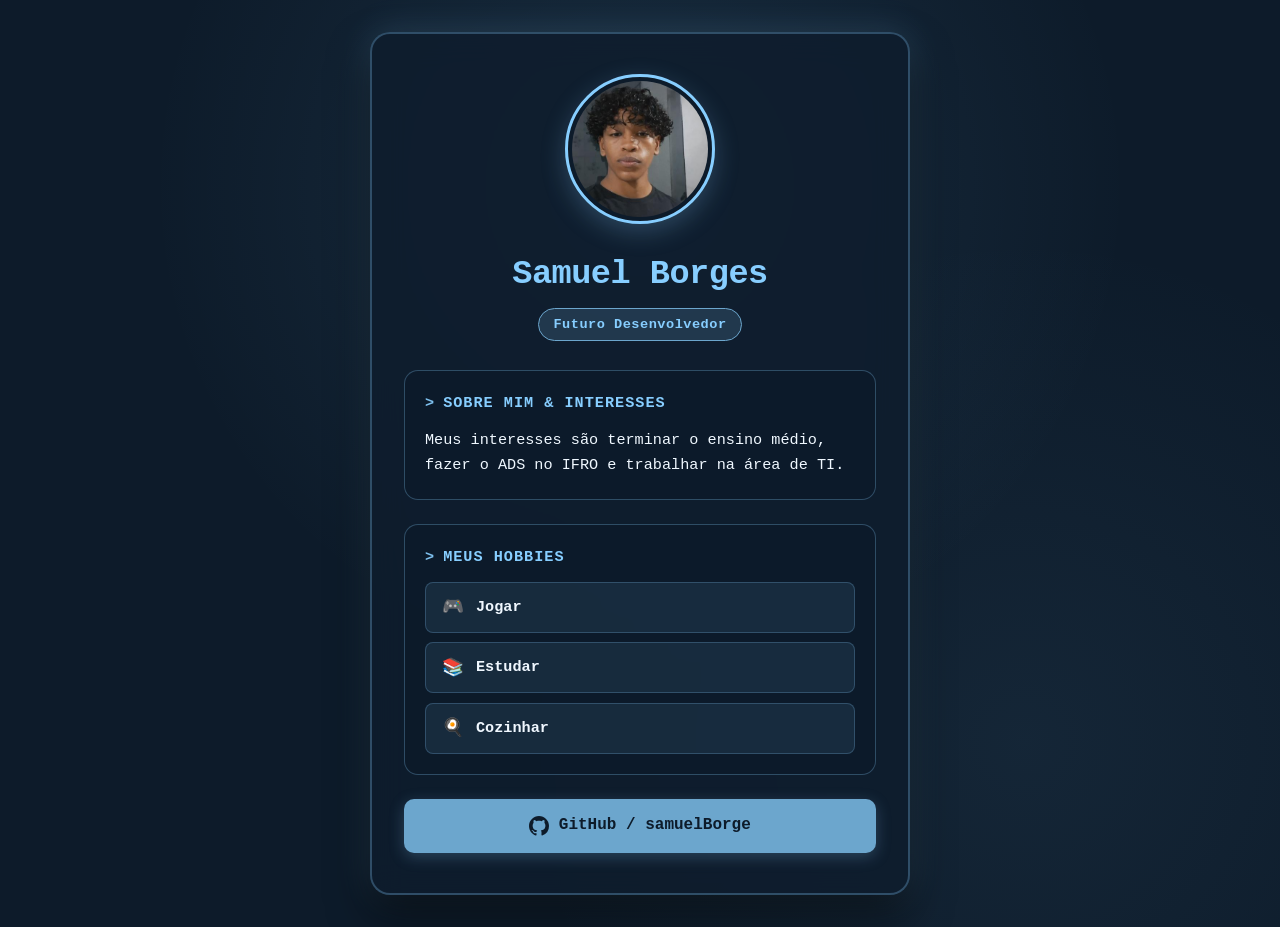
==== exercicio_1/index.html @ 05373f29 "." ====
<!DOCTYPE html>
<html lang="pt-BR">

<head>
    <meta charset="UTF-8">

    <meta name="viewport" content="width=device-width, initial-scale=1.0">

    <meta
        name="description"
        content="Página de apresentação pessoal de Samuel Borges. Interesses em ADS no IFRO, tecnologia e hobbies."
    >

    <title>Samuel Borges | Apresentação Pessoal</title>

    <!-- Arquivo CSS -->
    <link rel="stylesheet" href="apresentação.css">
</head>

<body>

    <!-- CONTAINER PRINCIPAL -->
    <main class="container">

        <!-- FOTO DE PERFIL -->
        <div
            class="profile-wrapper"
            id="profileTrigger"
            title="Clique para ampliar"
        >

            <img
                src="profile.png"
                alt="Foto de perfil de Samuel Borges"
                class="profile-img"
            >

        </div>


        <!-- NOME -->
        <h1>Samuel Borges</h1>


        <!-- BADGE -->
        <span class="badge">
            Futuro Desenvolvedor
        </span>


        <!-- SOBRE MIM -->
        <section class="section">

            <h2 class="section-title">
                Sobre Mim & Interesses
            </h2>

            <p class="interests-text">
                Meus interesses são terminar o ensino médio,
                fazer o ADS no IFRO e trabalhar na área de TI.
            </p>

        </section>


        <!-- HOBBIES -->
        <section class="section">

            <h2 class="section-title">
                Meus Hobbies
            </h2>

            <ul class="hobbies-list">

                <li>
                    <span class="hobby-icon">🎮</span>
                    Jogar
                </li>

                <li>
                    <span class="hobby-icon"> 📚</span>
                    Estudar
                </li>

                <li>
                    <span class="hobby-icon">🍳</span>
                    Cozinhar
                </li>

            </ul>

        </section>


        <!-- BOTÃO DO GITHUB -->
        <a
            href="https://github.com/samuelBorge"
            target="_blank"
            rel="noopener noreferrer"
            class="social-link"
        >

            <!-- ÍCONE DO GITHUB -->
            <svg
                class="github-icon"
                viewBox="0 0 24 24"
            >

                <path d="M12 0C5.37 0 0 5.37 0 12c0 5.31 3.435 9.795 8.205 11.385.6.105.825-.255.825-.57 0-.285-.015-1.23-.015-2.235-3.015.555-3.795-.735-4.035-1.41-.135-.345-.72-1.41-1.23-1.695-.42-.225-1.02-.78-.015-.795.945-.015 1.62.87 1.845 1.23 1.08 1.815 2.805 1.305 3.495.99.105-.78.42-1.305.765-1.605-2.67-.3-5.46-1.335-5.46-5.925 0-1.305.465-2.385 1.23-3.225-.12-.3-.54-1.53.12-3.18 0 0 1.005-.315 3.3 1.23.96-.27 1.98-.405 3-.405s2.04.135 3 .405c2.295-1.56 3.3-1.23 3.3-1.23.66 1.65.24 2.88.12 3.18.765.84 1.23 1.905 1.23 3.225 0 4.605-2.805 5.625-5.475 5.925.435.375.81 1.095.81 2.22 0 1.605-.015 2.895-.015 3.3 0 .315.225.69.825.57A12.02 12.02 0 0024 12c0-6.63-5.37-12-12-12z"/>

            </svg>

            GitHub / samuelBorge

        </a>

    </main>


    <!-- =========================================
         MODAL DA FOTO
    ========================================== -->

    <div
        class="modal"
        id="photoModal"
    >

        <!-- BOTÃO FECHAR -->
        <span
            class="close-modal"
            id="closeBtn"
        >
            &times;
        </span>


        <!-- FOTO AMPLIADA -->
        <img
            class="modal-content"
            src="profile.png"
            alt="Zoom Foto de Perfil"
        >


        <!-- NOME -->
        <p class="modal-caption">
            Samuel Borges
        </p>

    </div>


    <!-- Arquivo JavaScript -->
    <script src="script_apresentação.js"></script>

</body>

</html>
---- exercicio_1/apresentação.css ----
/* =========================================
   VARIÁVEIS
========================================= */

:root {

    --bg-color: #0D1B2A;

    --card-bg: rgba(15, 29, 45, 0.85);

    --color-primary: #87CEFF;

    --color-secondary: #7EC0EE;

    --color-dark-blue: #6CA6CD;

    --text-light: #F0F8FF;

    --border-color: rgba(126, 192, 238, 0.3);

    --accent-glow: rgba(135, 206, 255, 0.2);

    --font-main: 'Courier New', Courier, monospace;
}


/* =========================================
   CONFIGURAÇÕES GERAIS
========================================= */

* {

    margin: 0;

    padding: 0;

    box-sizing: border-box;
}


/* =========================================
   CORPO DA PÁGINA
========================================= */

body {

    background-color: var(--bg-color);

    color: var(--color-secondary);

    font-family: var(--font-main);

    min-height: 100vh;

    display: flex;

    justify-content: center;

    align-items: center;

    padding: 2rem 1rem;

    line-height: 1.6;

    background-image:

        radial-gradient(
            circle at 50% 20%,
            rgba(135, 206, 255, 0.1) 0%,
            transparent 50%
        ),

        radial-gradient(
            circle at 80% 80%,
            rgba(108, 166, 205, 0.08) 0%,
            transparent 40%
        );
}


/* =========================================
   CONTAINER PRINCIPAL
========================================= */

.container {

    width: 100%;

    max-width: 540px;

    background: var(--card-bg);

    backdrop-filter: blur(16px);

    -webkit-backdrop-filter: blur(16px);

    border: 2px solid var(--border-color);

    border-radius: 20px;

    padding: 2.5rem 2rem;

    box-shadow:

        0 20px 40px rgba(0, 0, 0, 0.6),

        0 0 35px var(--accent-glow);

    text-align: center;

    transition:

        transform 0.3s ease,

        box-shadow 0.3s ease;
}


/* Efeito ao passar o mouse */

.container:hover {

    transform: translateY(-4px);

    box-shadow:

        0 25px 50px rgba(0, 0, 0, 0.7),

        0 0 45px rgba(135, 206, 255, 0.3);
}


/* =========================================
   FOTO DE PERFIL
========================================= */

.profile-wrapper {

    position: relative;

    width: 150px;

    height: 150px;

    margin: 0 auto 1.5rem auto;

    cursor: pointer;
}


/* Imagem */

.profile-img {

    width: 100%;

    height: 100%;

    object-fit: cover;

    border-radius: 50%;

    border: 3px solid var(--color-primary);

    padding: 4px;

    background-color: var(--bg-color);

    box-shadow:

        0 8px 25px rgba(108, 166, 205, 0.3);

    transition:

        transform 0.4s ease,

        border-color 0.4s ease,

        box-shadow 0.4s ease;
}


/* Efeito ao passar o mouse */

.profile-wrapper:hover .profile-img {

    transform: scale(1.08) rotate(2deg);

    border-color: var(--text-light);

    box-shadow:

        0 10px 30px rgba(135, 206, 255, 0.5);
}


/* =========================================
   TÍTULO
========================================= */

h1 {

    color: var(--color-primary);

    font-size: 2.1rem;

    font-weight: bold;

    letter-spacing: -0.5px;

    margin-bottom: 0.4rem;
}


/* =========================================
   BADGE
========================================= */

.badge {

    display: inline-block;

    background-color: rgba(108, 166, 205, 0.2);

    color: var(--color-primary);

    border: 1px solid var(--color-dark-blue);

    font-size: 0.85rem;

    font-weight: bold;

    padding: 0.3rem 0.9rem;

    border-radius: 50px;

    margin-bottom: 1.8rem;

    letter-spacing: 0.5px;
}


/* =========================================
   SEÇÕES
========================================= */

.section {

    margin-bottom: 1.5rem;

    text-align: left;

    background: rgba(13, 27, 42, 0.7);

    border: 1px solid var(--border-color);

    border-radius: 14px;

    padding: 1.25rem;
}


/* Título das seções */

.section-title {

    color: var(--color-primary);

    font-size: 0.95rem;

    font-weight: bold;

    text-transform: uppercase;

    letter-spacing: 1px;

    margin-bottom: 0.75rem;

    display: flex;

    align-items: center;

    gap: 0.5rem;
}


/* Símbolo > */

.section-title::before {

    content: '>';

    color: var(--color-secondary);

    font-weight: bold;
}


/* =========================================
   TEXTO
========================================= */

.interests-text {

    color: var(--text-light);

    font-size: 0.95rem;

    line-height: 1.7;
}


/* =========================================
   LISTA DE HOBBIES
========================================= */

.hobbies-list {

    list-style: none;

    display: flex;

    flex-direction: column;

    gap: 0.6rem;
}


/* Itens */

.hobbies-list li {

    background-color: rgba(126, 192, 238, 0.1);

    border: 1px solid rgba(126, 192, 238, 0.25);

    color: var(--text-light);

    padding: 0.65rem 1rem;

    border-radius: 8px;

    font-size: 0.95rem;

    font-weight: bold;

    display: flex;

    align-items: center;

    gap: 0.75rem;

    transition:

        background-color 0.2s ease,

        transform 0.2s ease;
}


/* Efeito nos hobbies */

.hobbies-list li:hover {

    background-color: rgba(135, 206, 255, 0.25);

    transform: translateX(4px);

    border-color: var(--color-primary);
}


/* Ícones */

.hobby-icon {

    font-size: 1.1rem;
}


/* =========================================
   BOTÃO GITHUB
========================================= */

.social-link {

    display: inline-flex;

    align-items: center;

    justify-content: center;

    gap: 0.6rem;

    width: 100%;

    padding: 0.9rem 1.5rem;

    background-color: var(--color-dark-blue);

    color: #0D1B2A;

    font-weight: bold;

    font-size: 1rem;

    font-family: var(--font-main);

    text-decoration: none;

    border-radius: 10px;

    transition: all 0.3s ease;

    box-shadow:

        0 4px 15px rgba(108, 166, 205, 0.3);
}


/* Efeito no botão */

.social-link:hover {

    background-color: var(--color-primary);

    color: #0D1B2A;

    transform: translateY(-2px);

    box-shadow:

        0 6px 20px rgba(135, 206, 255, 0.4);
}


/* Ícone GitHub */

.github-icon {

    width: 20px;

    height: 20px;

    fill: currentColor;
}


/* =========================================
   MODAL
========================================= */

.modal {

    display: flex;

    position: fixed;

    top: 0;

    left: 0;

    width: 100%;

    height: 100%;

    background-color: rgba(13, 27, 42, 0.92);

    backdrop-filter: blur(12px);

    -webkit-backdrop-filter: blur(12px);

    z-index: 1000;

    justify-content: center;

    align-items: center;

    flex-direction: column;

    opacity: 0;

    pointer-events: none;

    transition: opacity 0.3s ease;
}


/* Modal aberto */

.modal.active {

    opacity: 1;

    pointer-events: auto;
}


/* =========================================
   FOTO AMPLIADA
========================================= */

.modal-content {

    max-width: 85vw;

    max-height: 75vh;

    border-radius: 20px;

    border: 4px solid var(--color-primary);

    box-shadow:

        0 0 50px rgba(135, 206, 255, 0.4);

    transform: scale(0.7);

    transition:

        transform 0.3s cubic-bezier(
            0.175,
            0.885,
            0.32,
            1.275
        );

    object-fit: contain;
}


/* Animação */

.modal.active .modal-content {

    transform: scale(1);
}


/* =========================================
   BOTÃO FECHAR
========================================= */

.close-modal {

    position: absolute;

    top: 25px;

    right: 30px;

    color: var(--color-primary);

    font-size: 2.5rem;

    font-weight: bold;

    cursor: pointer;

    transition:

        color 0.2s ease,

        transform 0.2s ease;
}


/* Efeito */

.close-modal:hover {

    color: var(--text-light);

    transform: scale(1.2);
}


/* =========================================
   LEGENDA
========================================= */

.modal-caption {

    margin-top: 1.2rem;

    color: var(--color-primary);

    font-size: 1.1rem;

    font-weight: bold;

    letter-spacing: 1px;
}
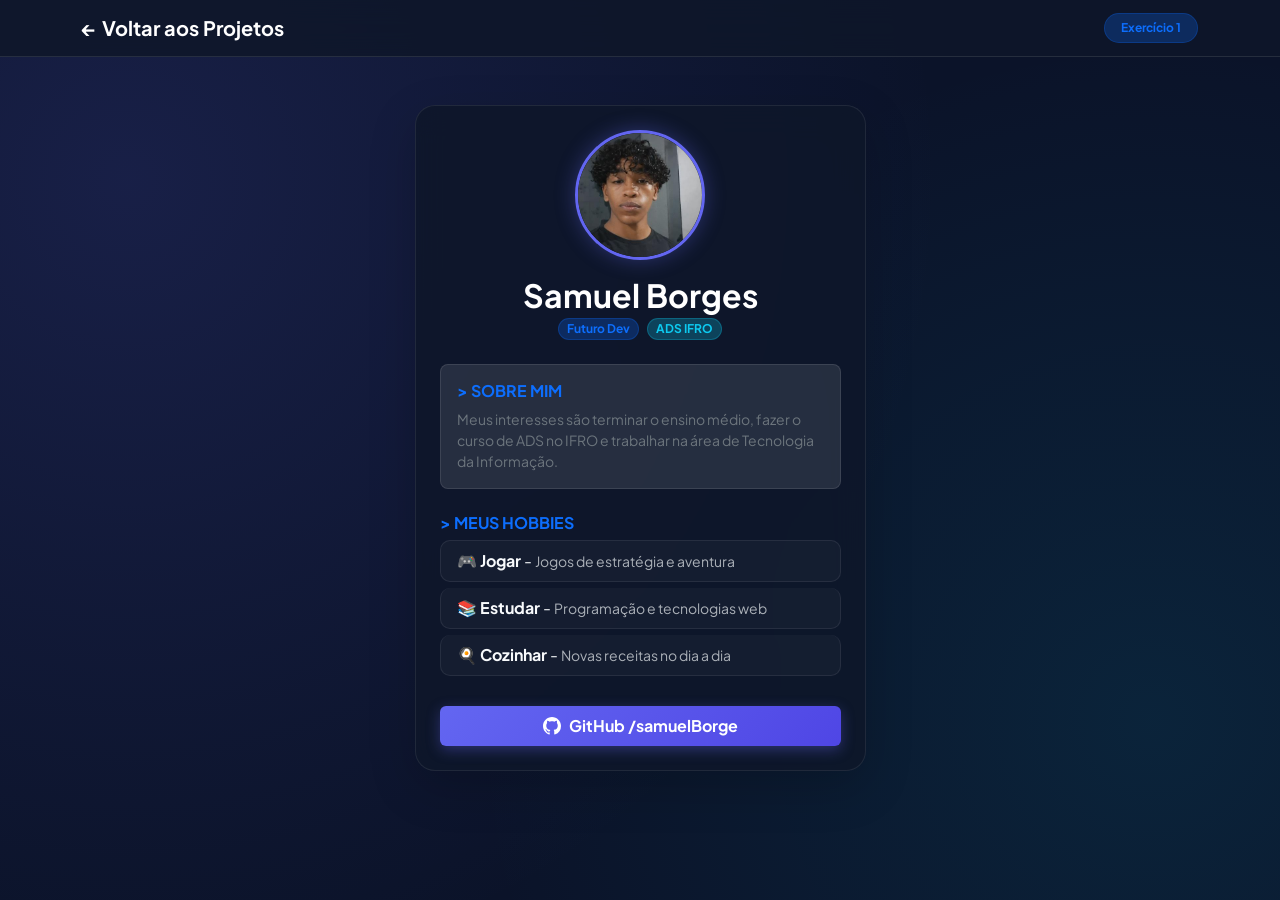
==== commit f3fce95e: "." ====
--- a/exercicio_1/index.html
+++ b/exercicio_1/index.html
@@ -1,159 +1,100 @@
 <!DOCTYPE html>
-<html lang="pt-BR">
-
+<html lang="pt-BR" data-bs-theme="dark">
 <head>
     <meta charset="UTF-8">
+    <meta name="viewport" content="width=device-width, initial-scale=1.0">
+    <title>Apresentação Pessoal | Samuel Borges</title>
 
-    <meta name="viewport" content="width=device-width, initial-scale=1.0">
+    <!-- Google Fonts -->
+    <link rel="preconnect" href="https://fonts.googleapis.com">
+    <link rel="preconnect" href="https://fonts.gstatic.com" crossorigin>
+    <link href="https://fonts.googleapis.com/css2?family=Plus+Jakarta+Sans:wght@400;500;600;700;800&display=swap" rel="stylesheet">
 
-    <meta
-        name="description"
-        content="Página de apresentação pessoal de Samuel Borges. Interesses em ADS no IFRO, tecnologia e hobbies."
-    >
-
-    <title>Samuel Borges | Apresentação Pessoal</title>
-
-    <!-- Arquivo CSS -->
+    <!-- Bootstrap 5 CSS -->
+    <link href="https://cdn.jsdelivr.net/npm/bootstrap@5.3.3/dist/css/bootstrap.min.css" rel="stylesheet">
+    <!-- CSS Tema Dark -->
     <link rel="stylesheet" href="apresentação.css">
 </head>
+<body class="bg-dark-theme text-light">
 
-<body>
+    <!-- NAVBAR (Bootstrap) -->
+    <nav class="navbar navbar-expand-lg navbar-dark custom-navbar border-bottom border-secondary border-opacity-25 sticky-top">
+        <div class="container">
+            <a class="navbar-brand fw-bold d-flex align-items-center gap-2" href="../index.html">
+                <span>&larr; Voltar aos Projetos</span>
+            </a>
+            <span class="badge bg-primary bg-opacity-25 text-primary border border-primary border-opacity-25 px-3 py-2 rounded-pill">
+                Exercício 1
+            </span>
+        </div>
+    </nav>
 
-    <!-- CONTAINER PRINCIPAL -->
-    <main class="container">
+    <!-- CONTAINER PRINCIPAL (Bootstrap) -->
+    <div class="container my-5">
+        <div class="row justify-content-center">
+            <div class="col-md-6 col-lg-5">
 
-        <!-- FOTO DE PERFIL -->
-        <div
-            class="profile-wrapper"
-            id="profileTrigger"
-            title="Clique para ampliar"
-        >
+                <!-- CARD (Bootstrap) -->
+                <div class="card shadow-lg text-center p-4 card-dark">
+                    
+                    <!-- FOTO DE PERFIL COM MODAL -->
+                    <div class="mb-3">
+                        <img src="profile.png" alt="Samuel Borges" id="fotoPerfil" class="rounded-circle foto-perfil" data-bs-toggle="modal" data-bs-target="#modalFoto" title="Clique para ampliar" onerror="this.src='https://ui-avatars.com/api/?name=Samuel+Borges&size=150&background=6366f1&color=fff'">
+                    </div>
 
-            <img
-                src="profile.png"
-                alt="Foto de perfil de Samuel Borges"
-                class="profile-img"
-            >
+                    <h2 class="card-title fw-bold text-white mb-1">Samuel Borges</h2>
+                    <div class="d-flex justify-content-center gap-2 mb-4">
+                        <span class="badge bg-primary bg-opacity-25 text-primary border border-primary border-opacity-25 px-2 py-1 rounded-pill">Futuro Dev</span>
+                        <span class="badge bg-info bg-opacity-25 text-info border border-info border-opacity-25 px-2 py-1 rounded-pill">ADS IFRO</span>
+                    </div>
 
+                    <!-- SOBRE MIM -->
+                    <div class="text-start mb-4 p-3 rounded-3 bg-white bg-opacity-10 border border-white border-opacity-10">
+                        <h6 class="fw-bold text-primary text-uppercase mb-2">&gt; Sobre Mim</h6>
+                        <p class="text-secondary small mb-0">
+                            Meus interesses são terminar o ensino médio, fazer o curso de ADS no IFRO e trabalhar na área de Tecnologia da Informação.
+                        </p>
+                    </div>
+
+                    <!-- HOBBIES -->
+                    <div class="text-start mb-4">
+                        <h6 class="fw-bold text-primary text-uppercase mb-2">&gt; Meus Hobbies</h6>
+                        <ul class="list-group" id="listaHobbies">
+                            <!-- Inseridos via JavaScript -->
+                        </ul>
+                    </div>
+
+                    <!-- BOTÃO GITHUB (Bootstrap Button) -->
+                    <a href="https://github.com/samuelBorge" target="_blank" class="btn btn-primary w-100 py-2 fw-bold d-flex justify-content-center align-items-center gap-2">
+                        <svg viewBox="0 0 24 24" width="18" height="18" fill="currentColor">
+                            <path d="M12 0C5.37 0 0 5.37 0 12c0 5.31 3.435 9.795 8.205 11.385.6.105.825-.255.825-.57 0-.285-.015-1.23-.015-2.235-3.015.555-3.795-.735-4.035-1.41-.135-.345-.72-1.41-1.23-1.695-.42-.225-1.02-.78-.015-.795.945-.015 1.62.87 1.845 1.23 1.08 1.815 2.805 1.305 3.495.99.105-.78.42-1.305.765-1.605-2.67-.3-5.46-1.335-5.46-5.925 0-1.305.465-2.385 1.23-3.225-.12-.3-.54-1.53.12-3.18 0 0 1.005-.315 3.3 1.23.96-.27 1.98-.405 3-.405s2.04.135 3 .405c2.295-1.56 3.3-1.23 3.3-1.23.66 1.65.24 2.88.12 3.18.765.84 1.23 1.905 1.23 3.225 0 4.605-2.805 5.625-5.475 5.925.435.375.81 1.095.81 2.22 0 1.605-.015 2.895-.015 3.3 0 .315.225.69.825.57A12.02 12.02 0 0024 12c0-6.63-5.37-12-12-12z"/>
+                        </svg>
+                        GitHub /samuelBorge
+                    </a>
+
+                </div>
+
+            </div>
         </div>
-
-
-        <!-- NOME -->
-        <h1>Samuel Borges</h1>
-
-
-        <!-- BADGE -->
-        <span class="badge">
-            Futuro Desenvolvedor
-        </span>
-
-
-        <!-- SOBRE MIM -->
-        <section class="section">
-
-            <h2 class="section-title">
-                Sobre Mim & Interesses
-            </h2>
-
-            <p class="interests-text">
-                Meus interesses são terminar o ensino médio,
-                fazer o ADS no IFRO e trabalhar na área de TI.
-            </p>
-
-        </section>
-
-
-        <!-- HOBBIES -->
-        <section class="section">
-
-            <h2 class="section-title">
-                Meus Hobbies
-            </h2>
-
-            <ul class="hobbies-list">
-
-                <li>
-                    <span class="hobby-icon">🎮</span>
-                    Jogar
-                </li>
-
-                <li>
-                    <span class="hobby-icon"> 📚</span>
-                    Estudar
-                </li>
-
-                <li>
-                    <span class="hobby-icon">🍳</span>
-                    Cozinhar
-                </li>
-
-            </ul>
-
-        </section>
-
-
-        <!-- BOTÃO DO GITHUB -->
-        <a
-            href="https://github.com/samuelBorge"
-            target="_blank"
-            rel="noopener noreferrer"
-            class="social-link"
-        >
-
-            <!-- ÍCONE DO GITHUB -->
-            <svg
-                class="github-icon"
-                viewBox="0 0 24 24"
-            >
-
-                <path d="M12 0C5.37 0 0 5.37 0 12c0 5.31 3.435 9.795 8.205 11.385.6.105.825-.255.825-.57 0-.285-.015-1.23-.015-2.235-3.015.555-3.795-.735-4.035-1.41-.135-.345-.72-1.41-1.23-1.695-.42-.225-1.02-.78-.015-.795.945-.015 1.62.87 1.845 1.23 1.08 1.815 2.805 1.305 3.495.99.105-.78.42-1.305.765-1.605-2.67-.3-5.46-1.335-5.46-5.925 0-1.305.465-2.385 1.23-3.225-.12-.3-.54-1.53.12-3.18 0 0 1.005-.315 3.3 1.23.96-.27 1.98-.405 3-.405s2.04.135 3 .405c2.295-1.56 3.3-1.23 3.3-1.23.66 1.65.24 2.88.12 3.18.765.84 1.23 1.905 1.23 3.225 0 4.605-2.805 5.625-5.475 5.925.435.375.81 1.095.81 2.22 0 1.605-.015 2.895-.015 3.3 0 .315.225.69.825.57A12.02 12.02 0 0024 12c0-6.63-5.37-12-12-12z"/>
-
-            </svg>
-
-            GitHub / samuelBorge
-
-        </a>
-
-    </main>
-
-
-    <!-- =========================================
-         MODAL DA FOTO
-    ========================================== -->
-
-    <div
-        class="modal"
-        id="photoModal"
-    >
-
-        <!-- BOTÃO FECHAR -->
-        <span
-            class="close-modal"
-            id="closeBtn"
-        >
-            &times;
-        </span>
-
-
-        <!-- FOTO AMPLIADA -->
-        <img
-            class="modal-content"
-            src="profile.png"
-            alt="Zoom Foto de Perfil"
-        >
-
-
-        <!-- NOME -->
-        <p class="modal-caption">
-            Samuel Borges
-        </p>
-
     </div>
 
+    <!-- MODAL BOOTSTRAP -->
+    <div class="modal fade" id="modalFoto" tabindex="-1" aria-hidden="true">
+        <div class="modal-dialog modal-dialog-centered text-center">
+            <div class="modal-content card-dark p-3 border border-secondary border-opacity-25">
+                <div class="modal-header border-0 pb-0">
+                    <button type="button" class="btn-close btn-close-white" data-bs-dismiss="modal" aria-label="Fechar"></button>
+                </div>
+                <div class="modal-body">
+                    <img src="profile.png" alt="Samuel Borges" class="img-fluid rounded-4 shadow-lg border border-primary border-opacity-50" onerror="this.src='https://ui-avatars.com/api/?name=Samuel+Borges&size=300&background=6366f1&color=fff'">
+                    <h4 class="mt-3 fw-bold text-white">Samuel Borges</h4>
+                </div>
+            </div>
+        </div>
+    </div>
 
-    <!-- Arquivo JavaScript -->
+    <!-- Bootstrap 5 JS -->
+    <script src="https://cdn.jsdelivr.net/npm/bootstrap@5.3.3/dist/js/bootstrap.bundle.min.js"></script>
     <script src="script_apresentação.js"></script>
-
 </body>
-
 </html>
--- a/exercicio_1/apresentação.css
+++ b/exercicio_1/apresentação.css
@@ -1,593 +1,80 @@
-/* =========================================
-   VARIÁVEIS
-========================================= */
+/* =========================================================
+   EXERCÍCIO 1 - APRESENTAÇÃO PESSOAL (TEMA DARK GLASSMORPHISM)
+========================================================= */
 
 :root {
-
-    --bg-color: #0D1B2A;
-
-    --card-bg: rgba(15, 29, 45, 0.85);
-
-    --color-primary: #87CEFF;
-
-    --color-secondary: #7EC0EE;
-
-    --color-dark-blue: #6CA6CD;
-
-    --text-light: #F0F8FF;
-
-    --border-color: rgba(126, 192, 238, 0.3);
-
-    --accent-glow: rgba(135, 206, 255, 0.2);
-
-    --font-main: 'Courier New', Courier, monospace;
+    --bg-main: #0b1329;
+    --card-bg: rgba(15, 23, 42, 0.85);
+    --primary: #6366f1;
+    --primary-hover: #4f46e5;
+    --primary-glow: rgba(99, 102, 241, 0.35);
+    --border-color: rgba(255, 255, 255, 0.08);
+    --font-main: 'Plus Jakarta Sans', system-ui, sans-serif;
 }
 
-
-/* =========================================
-   CONFIGURAÇÕES GERAIS
-========================================= */
-
-* {
-
-    margin: 0;
-
-    padding: 0;
-
-    box-sizing: border-box;
+body.bg-dark-theme {
+    background-color: var(--bg-main);
+    font-family: var(--font-main);
+    min-height: 100vh;
+    background-image: 
+        radial-gradient(circle at 10% 20%, rgba(99, 102, 241, 0.15) 0%, transparent 60%),
+        radial-gradient(circle at 90% 80%, rgba(6, 182, 212, 0.1) 0%, transparent 50%);
+    background-attachment: fixed;
 }
 
-
-/* =========================================
-   CORPO DA PÁGINA
-========================================= */
-
-body {
-
-    background-color: var(--bg-color);
-
-    color: var(--color-secondary);
-
-    font-family: var(--font-main);
-
-    min-height: 100vh;
-
-    display: flex;
-
-    justify-content: center;
-
-    align-items: center;
-
-    padding: 2rem 1rem;
-
-    line-height: 1.6;
-
-    background-image:
-
-        radial-gradient(
-            circle at 50% 20%,
-            rgba(135, 206, 255, 0.1) 0%,
-            transparent 50%
-        ),
-
-        radial-gradient(
-            circle at 80% 80%,
-            rgba(108, 166, 205, 0.08) 0%,
-            transparent 40%
-        );
+.custom-navbar {
+    background: rgba(15, 23, 42, 0.85) !important;
+    backdrop-filter: blur(16px);
+    -webkit-backdrop-filter: blur(16px);
 }
 
-
-/* =========================================
-   CONTAINER PRINCIPAL
-========================================= */
-
-.container {
-
-    width: 100%;
-
-    max-width: 540px;
-
+.card-dark {
     background: var(--card-bg);
-
+    border: 1px solid var(--border-color);
+    border-radius: 20px;
     backdrop-filter: blur(16px);
-
     -webkit-backdrop-filter: blur(16px);
-
-    border: 2px solid var(--border-color);
-
-    border-radius: 20px;
-
-    padding: 2.5rem 2rem;
-
-    box-shadow:
-
-        0 20px 40px rgba(0, 0, 0, 0.6),
-
-        0 0 35px var(--accent-glow);
-
-    text-align: center;
-
-    transition:
-
-        transform 0.3s ease,
-
-        box-shadow 0.3s ease;
+    box-shadow: 0 15px 35px rgba(0, 0, 0, 0.4);
 }
 
-
-/* Efeito ao passar o mouse */
-
-.container:hover {
-
-    transform: translateY(-4px);
-
-    box-shadow:
-
-        0 25px 50px rgba(0, 0, 0, 0.7),
-
-        0 0 45px rgba(135, 206, 255, 0.3);
+/* Foto de Perfil */
+.foto-perfil {
+    width: 130px;
+    height: 130px;
+    object-fit: cover;
+    border: 3px solid var(--primary);
+    box-shadow: 0 0 20px var(--primary-glow);
+    cursor: pointer;
+    transition: transform 0.25s ease;
 }
 
-
-/* =========================================
-   FOTO DE PERFIL
-========================================= */
-
-.profile-wrapper {
-
-    position: relative;
-
-    width: 150px;
-
-    height: 150px;
-
-    margin: 0 auto 1.5rem auto;
-
-    cursor: pointer;
+.foto-perfil:hover {
+    transform: scale(1.06);
 }
 
-
-/* Imagem */
-
-.profile-img {
-
-    width: 100%;
-
-    height: 100%;
-
-    object-fit: cover;
-
-    border-radius: 50%;
-
-    border: 3px solid var(--color-primary);
-
-    padding: 4px;
-
-    background-color: var(--bg-color);
-
-    box-shadow:
-
-        0 8px 25px rgba(108, 166, 205, 0.3);
-
-    transition:
-
-        transform 0.4s ease,
-
-        border-color 0.4s ease,
-
-        box-shadow 0.4s ease;
+/* Lista de Hobbies */
+.list-group-item {
+    background: rgba(255, 255, 255, 0.03);
+    border: 1px solid var(--border-color);
+    color: #f8fafc;
+    margin-bottom: 6px;
+    border-radius: 10px !important;
+    transition: background 0.2s ease;
 }
 
-
-/* Efeito ao passar o mouse */
-
-.profile-wrapper:hover .profile-img {
-
-    transform: scale(1.08) rotate(2deg);
-
-    border-color: var(--text-light);
-
-    box-shadow:
-
-        0 10px 30px rgba(135, 206, 255, 0.5);
+.list-group-item:hover {
+    background: rgba(99, 102, 241, 0.15);
 }
 
-
-/* =========================================
-   TÍTULO
-========================================= */
-
-h1 {
-
-    color: var(--color-primary);
-
-    font-size: 2.1rem;
-
-    font-weight: bold;
-
-    letter-spacing: -0.5px;
-
-    margin-bottom: 0.4rem;
+/* Botão */
+.btn-primary {
+    background: linear-gradient(135deg, var(--primary), var(--primary-hover));
+    border: none;
+    box-shadow: 0 4px 14px var(--primary-glow);
 }
 
-
-/* =========================================
-   BADGE
-========================================= */
-
-.badge {
-
-    display: inline-block;
-
-    background-color: rgba(108, 166, 205, 0.2);
-
-    color: var(--color-primary);
-
-    border: 1px solid var(--color-dark-blue);
-
-    font-size: 0.85rem;
-
-    font-weight: bold;
-
-    padding: 0.3rem 0.9rem;
-
-    border-radius: 50px;
-
-    margin-bottom: 1.8rem;
-
-    letter-spacing: 0.5px;
-}
-
-
-/* =========================================
-   SEÇÕES
-========================================= */
-
-.section {
-
-    margin-bottom: 1.5rem;
-
-    text-align: left;
-
-    background: rgba(13, 27, 42, 0.7);
-
-    border: 1px solid var(--border-color);
-
-    border-radius: 14px;
-
-    padding: 1.25rem;
-}
-
-
-/* Título das seções */
-
-.section-title {
-
-    color: var(--color-primary);
-
-    font-size: 0.95rem;
-
-    font-weight: bold;
-
-    text-transform: uppercase;
-
-    letter-spacing: 1px;
-
-    margin-bottom: 0.75rem;
-
-    display: flex;
-
-    align-items: center;
-
-    gap: 0.5rem;
-}
-
-
-/* Símbolo > */
-
-.section-title::before {
-
-    content: '>';
-
-    color: var(--color-secondary);
-
-    font-weight: bold;
-}
-
-
-/* =========================================
-   TEXTO
-========================================= */
-
-.interests-text {
-
-    color: var(--text-light);
-
-    font-size: 0.95rem;
-
-    line-height: 1.7;
-}
-
-
-/* =========================================
-   LISTA DE HOBBIES
-========================================= */
-
-.hobbies-list {
-
-    list-style: none;
-
-    display: flex;
-
-    flex-direction: column;
-
-    gap: 0.6rem;
-}
-
-
-/* Itens */
-
-.hobbies-list li {
-
-    background-color: rgba(126, 192, 238, 0.1);
-
-    border: 1px solid rgba(126, 192, 238, 0.25);
-
-    color: var(--text-light);
-
-    padding: 0.65rem 1rem;
-
-    border-radius: 8px;
-
-    font-size: 0.95rem;
-
-    font-weight: bold;
-
-    display: flex;
-
-    align-items: center;
-
-    gap: 0.75rem;
-
-    transition:
-
-        background-color 0.2s ease,
-
-        transform 0.2s ease;
-}
-
-
-/* Efeito nos hobbies */
-
-.hobbies-list li:hover {
-
-    background-color: rgba(135, 206, 255, 0.25);
-
-    transform: translateX(4px);
-
-    border-color: var(--color-primary);
-}
-
-
-/* Ícones */
-
-.hobby-icon {
-
-    font-size: 1.1rem;
-}
-
-
-/* =========================================
-   BOTÃO GITHUB
-========================================= */
-
-.social-link {
-
-    display: inline-flex;
-
-    align-items: center;
-
-    justify-content: center;
-
-    gap: 0.6rem;
-
-    width: 100%;
-
-    padding: 0.9rem 1.5rem;
-
-    background-color: var(--color-dark-blue);
-
-    color: #0D1B2A;
-
-    font-weight: bold;
-
-    font-size: 1rem;
-
-    font-family: var(--font-main);
-
-    text-decoration: none;
-
-    border-radius: 10px;
-
-    transition: all 0.3s ease;
-
-    box-shadow:
-
-        0 4px 15px rgba(108, 166, 205, 0.3);
-}
-
-
-/* Efeito no botão */
-
-.social-link:hover {
-
-    background-color: var(--color-primary);
-
-    color: #0D1B2A;
-
+.btn-primary:hover {
+    background: linear-gradient(135deg, #4f46e5, #4338ca);
     transform: translateY(-2px);
-
-    box-shadow:
-
-        0 6px 20px rgba(135, 206, 255, 0.4);
-}
-
-
-/* Ícone GitHub */
-
-.github-icon {
-
-    width: 20px;
-
-    height: 20px;
-
-    fill: currentColor;
-}
-
-
-/* =========================================
-   MODAL
-========================================= */
-
-.modal {
-
-    display: flex;
-
-    position: fixed;
-
-    top: 0;
-
-    left: 0;
-
-    width: 100%;
-
-    height: 100%;
-
-    background-color: rgba(13, 27, 42, 0.92);
-
-    backdrop-filter: blur(12px);
-
-    -webkit-backdrop-filter: blur(12px);
-
-    z-index: 1000;
-
-    justify-content: center;
-
-    align-items: center;
-
-    flex-direction: column;
-
-    opacity: 0;
-
-    pointer-events: none;
-
-    transition: opacity 0.3s ease;
-}
-
-
-/* Modal aberto */
-
-.modal.active {
-
-    opacity: 1;
-
-    pointer-events: auto;
-}
-
-
-/* =========================================
-   FOTO AMPLIADA
-========================================= */
-
-.modal-content {
-
-    max-width: 85vw;
-
-    max-height: 75vh;
-
-    border-radius: 20px;
-
-    border: 4px solid var(--color-primary);
-
-    box-shadow:
-
-        0 0 50px rgba(135, 206, 255, 0.4);
-
-    transform: scale(0.7);
-
-    transition:
-
-        transform 0.3s cubic-bezier(
-            0.175,
-            0.885,
-            0.32,
-            1.275
-        );
-
-    object-fit: contain;
-}
-
-
-/* Animação */
-
-.modal.active .modal-content {
-
-    transform: scale(1);
-}
-
-
-/* =========================================
-   BOTÃO FECHAR
-========================================= */
-
-.close-modal {
-
-    position: absolute;
-
-    top: 25px;
-
-    right: 30px;
-
-    color: var(--color-primary);
-
-    font-size: 2.5rem;
-
-    font-weight: bold;
-
-    cursor: pointer;
-
-    transition:
-
-        color 0.2s ease,
-
-        transform 0.2s ease;
-}
-
-
-/* Efeito */
-
-.close-modal:hover {
-
-    color: var(--text-light);
-
-    transform: scale(1.2);
-}
-
-
-/* =========================================
-   LEGENDA
-========================================= */
-
-.modal-caption {
-
-    margin-top: 1.2rem;
-
-    color: var(--color-primary);
-
-    font-size: 1.1rem;
-
-    font-weight: bold;
-
-    letter-spacing: 1px;
+    box-shadow: 0 6px 18px rgba(99, 102, 241, 0.5);
 }
